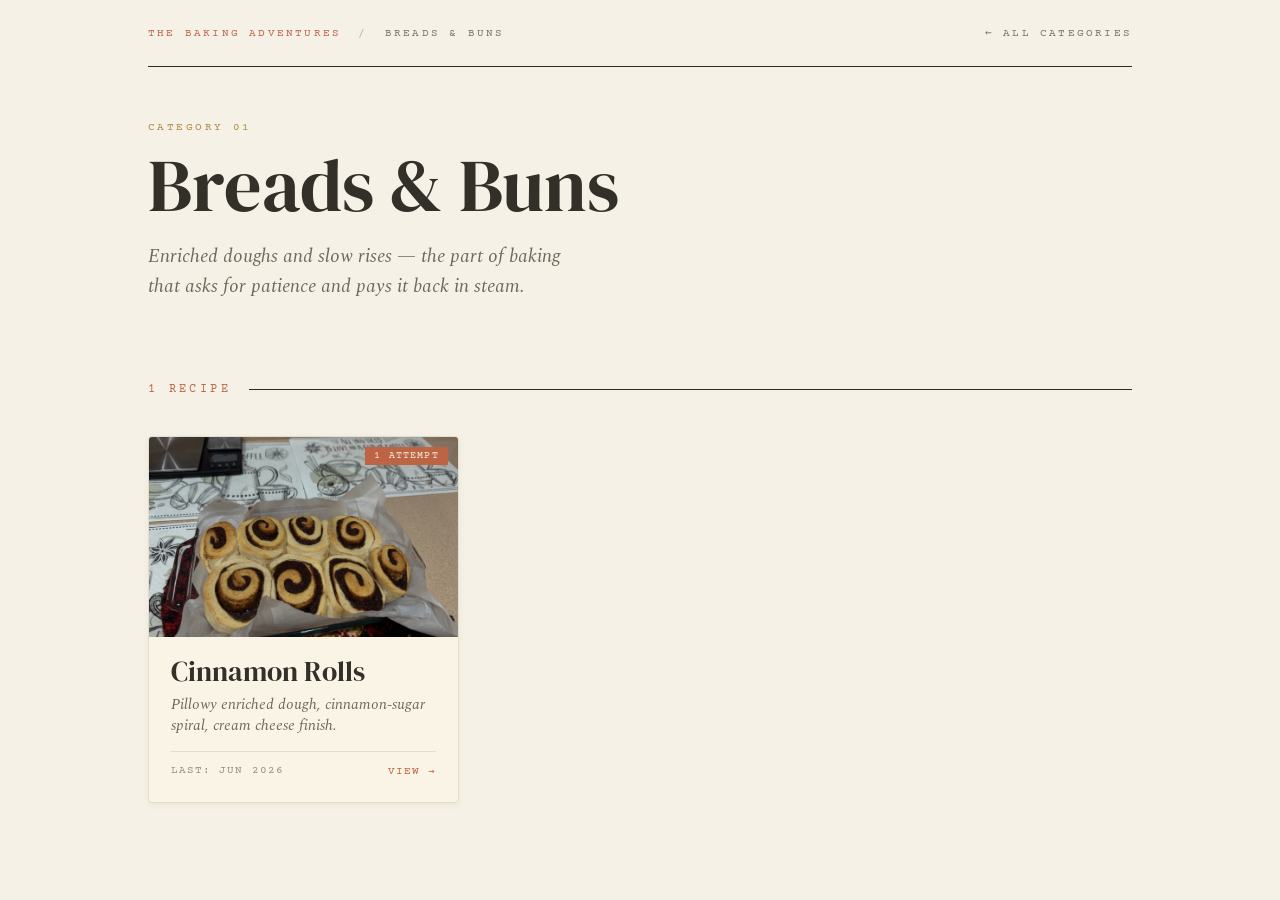
==== breads-and-buns/index.html @ d79e12d2 "landing page, categories" ====
<!doctype html>
<html lang="en">
<head>
  <meta charset="utf-8">
  <meta name="viewport" content="width=device-width, initial-scale=1">
  <title>Breads &amp; Buns | The Baking Adventures</title>
  <link rel="preconnect" href="https://fonts.googleapis.com">
  <link rel="preconnect" href="https://fonts.gstatic.com" crossorigin>
  <link href="https://fonts.googleapis.com/css2?family=DM+Serif+Display:ital@0;1&amp;family=Spectral:ital,wght@0,400;0,500;0,600;0,700;1,400;1,500&amp;family=Caveat:wght@500;600;700&amp;family=Courier+Prime&amp;display=swap" rel="stylesheet">
  <link rel="stylesheet" href="../styles.css">
  <script src="./cinnamon-rolls/attempts-data.js" defer></script>
  <script src="./index.js" defer></script>
</head>
<body>
  <div class="page-shell">
    <main class="page-content">
      <header class="top-bar">
        <span>
          <a class="brand" href="../index.html">The Baking Adventures</a>
          <span class="crumb-sep">/</span>
          Breads &amp; Buns
        </span>
        <a class="back-link" href="../index.html">&larr; All categories</a>
      </header>

      <section class="category-header">
        <div class="eyebrow">Category 01</div>
        <h1>Breads &amp; Buns</h1>
        <p class="intro">
          Enriched doughs and slow rises &mdash; the part of baking that asks for
          patience and pays it back in steam.
        </p>
      </section>

      <div class="rule-row" style="margin:24px 0 40px;">
        <span class="rule-text">1 recipe</span>
        <span class="rule"></span>
      </div>

      <div class="recipe-grid">
        <a class="recipe-card" href="cinnamon-rolls/index.html">
          <div class="thumb">
            <img src="cinnamon-rolls/attempt1/noIcing.jpeg" alt="Cinnamon rolls">
            <span class="pill-badge" id="cinnamon-rolls-attempt-count">0 attempts</span>
          </div>
          <div class="body">
            <h2>Cinnamon Rolls</h2>
            <p class="desc">Pillowy enriched dough, cinnamon-sugar spiral, cream cheese finish.</p>
            <div class="foot">
              <span>Last: Jun 2026</span>
              <span class="view">View &rarr;</span>
            </div>
          </div>
        </a>
      </div>
    </main>
  </div>
</body>
</html>
---- styles.css ----
:root {
  color: #33302a;
  background: #e8dfca;
  font-family: "Spectral", serif;
}

* {
  box-sizing: border-box;
}

body {
  margin: 0;
  background: #e8dfca;
}

button {
  color: inherit;
}

::selection {
  color: #f7eedd;
  background: #bd6444;
}

.page-shell {
  min-height: 100vh;
  padding-bottom: 90px;
  background: #f6f1e6;
}

.page-content {
  max-width: 1080px;
  margin: 0 auto;
  padding: 0 48px;
}

.top-bar {
  display: flex;
  align-items: center;
  justify-content: space-between;
  padding: 26px 0;
  border-bottom: 1.5px solid #2f2c26;
  color: #7a7363;
  font: 11px "Courier Prime", monospace;
  letter-spacing: 0.2em;
  text-transform: uppercase;
}

.brand,
.ingredient-group h3,
.reset-button,
.notes h2 {
  color: #bd6444;
}

.hero {
  display: flex;
  align-items: center;
  gap: 54px;
  padding: 52px 0 46px;
}

.hero-copy {
  flex: 1;
}

.eyebrow {
  margin-bottom: 16px;
  color: #a98b3f;
  font: 11px "Courier Prime", monospace;
  letter-spacing: 0.22em;
  text-transform: uppercase;
}

h1,
h2 {
  font-family: "DM Serif Display", serif;
  font-weight: 400;
}

h1 {
  margin: 0 0 22px;
  font-size: 74px;
  line-height: 0.95;
}

.intro {
  max-width: 42ch;
  margin: 0 0 28px;
  color: #6f6757;
  font-size: 19px;
  font-style: italic;
  line-height: 1.55;
}

.recipe-meta {
  display: flex;
  max-width: 430px;
  margin: 0;
  padding-top: 15px;
  border-top: 1.5px solid #2f2c26;
  color: #7a7363;
  font: 11.5px "Courier Prime", monospace;
  letter-spacing: 0.08em;
  text-transform: uppercase;
}

.recipe-meta div {
  flex: 1;
}

.recipe-meta dt {
  margin-bottom: 4px;
  color: #a98b3f;
}

.recipe-meta dd {
  margin: 0;
}

.hero-photo-wrap {
  position: relative;
  width: 360px;
  flex-shrink: 0;
  padding-top: 18px;
}

.photo-card {
  position: relative;
  margin: 0;
  background: #faf4e6;
  box-shadow: 0 6px 20px rgba(60, 40, 20, 0.18);
}

.hero-photo-card {
  padding: 12px 12px 16px;
  transform: rotate(2deg);
}

.tape {
  position: absolute;
  z-index: 2;
  top: -16px;
  left: 50%;
  width: 128px;
  height: 36px;
  transform: translateX(-50%) rotate(-3deg);
  border: 1px dashed rgba(255, 255, 255, 0.5);
  background: rgba(95, 107, 52, 0.42);
}

.hero-image,
.gallery-image {
  display: block;
  width: 100%;
  object-fit: cover;
  background: #eee5d2;
}

.hero-image {
  height: 330px;
}

.photo-card figcaption {
  margin-top: 8px;
  color: #7a7a3e;
  font: 23px "Caveat", cursive;
  text-align: center;
}

.recipe-layout {
  display: flex;
  align-items: flex-start;
  gap: 56px;
}

.ingredients {
  width: 380px;
  flex-shrink: 0;
}

.method {
  flex: 1;
  min-width: 0;
  padding-top: 4px;
}

.section-heading {
  display: flex;
  align-items: center;
  border-bottom: 1.5px solid #2f2c26;
  padding-bottom: 14px;
}

.ingredients-heading {
  align-items: flex-end;
  justify-content: space-between;
  gap: 12px;
  margin-bottom: 18px;
}

.method-heading {
  gap: 14px;
  margin-bottom: 8px;
}

.section-heading h2,
.gallery h2 {
  margin: 0;
  font-size: 30px;
  line-height: 1;
}

.scaler {
  display: flex;
  align-items: center;
  gap: 9px;
  padding: 5px 7px;
  border-radius: 999px;
  background: #efe9d8;
}

.scale-button {
  width: 26px;
  height: 26px;
  padding: 0;
  border: 0;
  border-radius: 50%;
  font: 18px/1 "Spectral", serif;
  cursor: pointer;
}

.scale-down {
  color: #5f6b34;
  background: #e2d9c2;
}

.scale-up {
  color: #f3efdf;
  background: #5f6b34;
}

.serving-count {
  min-width: 26px;
  font: 22px "DM Serif Display", serif;
  text-align: center;
}

.ingredient-controls {
  display: flex;
  align-items: center;
  justify-content: space-between;
  margin-bottom: 22px;
}

.unit-hint {
  margin: -10px 0 18px;
  color: #8f8673;
  font: 11px/1.4 "Courier Prime", monospace;
}

.unit-tabs {
  display: flex;
  gap: 22px;
}

.unit-tab,
.reset-button {
  border: 0;
  background: none;
  cursor: pointer;
}

.unit-tab {
  padding: 0 0 4px;
  border-bottom: 2px solid transparent;
  color: #b3a98f;
  font: 11.5px "Courier Prime", monospace;
  letter-spacing: 0.07em;
  text-transform: uppercase;
}

.unit-tab.is-active {
  border-bottom-color: #5f6b34;
  color: #5f6b34;
}

.reset-button {
  padding: 0;
  font: 18px "Caveat", cursive;
}

.ingredient-group {
  margin-bottom: 26px;
}

.ingredient-group h3 {
  margin: 0 0 10px;
  font: 25px "Caveat", cursive;
}

.ingredient-row {
  display: flex;
  width: 100%;
  align-items: baseline;
  justify-content: space-between;
  gap: 14px;
  padding: 8px 0;
  border: 0;
  border-bottom: 1px solid #e4ddca;
  color: inherit;
  background: transparent;
  font-family: inherit;
  font-size: 16px;
  text-align: left;
}

.ingredient-row.is-toggleable {
  cursor: pointer;
  transition: color 0.15s, background-color 0.15s;
}

.ingredient-row.is-toggleable:hover,
.ingredient-row.is-toggleable:focus-visible {
  color: #5f6b34;
  background: rgba(95, 107, 52, 0.06);
  outline: none;
}

.ingredient-amount {
  color: #7a7363;
  font-variant-numeric: tabular-nums;
  white-space: nowrap;
}

.progress-label {
  color: #9a9079;
  font: 11px "Courier Prime", monospace;
  letter-spacing: 0.08em;
  text-transform: uppercase;
}

.method-step {
  display: flex;
  width: 100%;
  align-items: flex-start;
  gap: 18px;
  padding: 18px 0;
  border: 0;
  border-bottom: 1px solid #e4ddca;
  background: transparent;
  font-family: inherit;
  text-align: left;
  cursor: pointer;
}

.step-badge {
  display: flex;
  width: 30px;
  height: 30px;
  flex-shrink: 0;
  align-items: center;
  justify-content: center;
  margin-top: 2px;
  border: 1.5px solid #cdc3a8;
  border-radius: 50%;
  color: #8a7457;
  font: 15px "DM Serif Display", serif;
}

.step-text {
  color: #33302a;
  font-size: 16.5px;
  line-height: 1.6;
}

.step-text strong {
  color: #24211d;
  font-weight: 700;
}

.method-step.is-complete .step-badge {
  border-color: #5f6b34;
  color: #f3efdf;
  background: #5f6b34;
}

.method-step.is-complete .step-text {
  color: #a59c88;
  text-decoration: line-through;
}

.gallery {
  margin-top: 40px;
}

.gallery h2 {
  margin-bottom: 20px;
}

.gallery-grid {
  display: flex;
  gap: 18px;
}

.gallery-card {
  flex: 1;
  padding: 9px 9px 12px;
  box-shadow: 0 4px 14px rgba(60, 40, 20, 0.14);
}

.gallery-card-left {
  transform: rotate(-1.5deg);
}

.gallery-card-center {
  margin-top: 10px;
  transform: rotate(1.5deg);
}

.gallery-card-right {
  transform: rotate(-1deg);
}

.gallery-image {
  height: 160px;
}

.gallery-card figcaption {
  margin-top: 5px;
  font-size: 18px;
}

.notes {
  margin-top: 40px;
  padding: 24px 28px;
  border-radius: 3px;
  background: #efe9d8;
}

.notes h2 {
  margin: 0 0 8px;
  font: 26px "Caveat", cursive;
}

.notes p {
  margin: 0;
  color: #6f6757;
  font-size: 16px;
  font-style: italic;
  line-height: 1.6;
}

@media (max-width: 860px) {
  .page-content {
    padding: 0 28px;
  }

  .hero,
  .recipe-layout {
    gap: 36px;
  }

  .hero-photo-wrap,
  .ingredients {
    width: 340px;
  }

  h1 {
    font-size: 62px;
  }
}

@media (max-width: 720px) {
  .top-bar {
    align-items: flex-start;
    gap: 16px;
  }

  .hero,
  .recipe-layout {
    flex-direction: column;
  }

  .hero-photo-wrap,
  .ingredients {
    width: 100%;
  }

  .hero-photo-wrap {
    max-width: 420px;
    align-self: center;
  }

  .method {
    width: 100%;
  }
}

@media (max-width: 480px) {
  .page-content {
    padding: 0 20px;
  }

  .top-bar {
    flex-direction: column;
  }

  h1 {
    font-size: 54px;
  }

  .gallery-grid {
    flex-direction: column;
  }

  .gallery-card {
    width: min(90%, 320px);
    align-self: center;
  }
}
/* 
   Navigation & gallery pages (home, category, attempts landing)
   Shared by index.html, breads-and-buns/index.html and each
   recipe's attempts landing (cinnamon-rolls/index.html)
 */

h3 {
  font-family: "DM Serif Display", serif;
  font-weight: 400;
}

a {
  color: inherit;
  text-decoration: none;
}

.top-bar a {
  color: inherit;
}

.top-bar .brand {
  color: #bd6444;
}

.top-bar .back-link {
  color: #7a7363;
}

.crumb-sep {
  margin: 0 8px;
  color: #c9b08c;
}

.rule {
  flex: 1;
  height: 1.5px;
  background: #2f2c26;
}

.rule-row {
  display: flex;
  align-items: center;
  gap: 18px;
  margin: 30px 0 44px;
}

.rule-text {
  color: #bd6444;
  font: 12px "Courier Prime", monospace;
  letter-spacing: 0.28em;
  text-transform: uppercase;
}

/* ---------- Home masthead + category grid ---------- */
.masthead {
  padding: 70px 0 30px;
  text-align: center;
}

.masthead .kicker {
  margin-bottom: 6px;
  transform: rotate(-1.5deg);
  color: #a98b3f;
  font: 30px "Caveat", cursive;
}

.masthead h1 {
  margin: 0 0 22px;
  font-size: 96px;
  line-height: 0.92;
}

.masthead .lede {
  max-width: 54ch;
  margin: 0 auto;
  color: #6f6757;
  font-size: 20px;
  font-style: italic;
  line-height: 1.5;
}

.category-grid {
  display: grid;
  grid-template-columns: 1fr 1fr;
  gap: 26px;
}

.category-card {
  display: flex;
  gap: 22px;
  padding: 18px;
  border: 1px solid #e4ddca;
  border-radius: 4px;
  background: #faf4e6;
  box-shadow: 0 2px 6px rgba(60, 40, 20, 0.06);
  transition: transform 0.15s ease, box-shadow 0.15s ease;
}

a.category-card:hover {
  transform: translateY(-3px);
  box-shadow: 0 10px 24px rgba(60, 40, 20, 0.14);
}

.category-card.is-empty {
  border: 1px dashed #d8cdb2;
  background: #f1ecdd;
  box-shadow: none;
}

.category-cover {
  position: relative;
  width: 128px;
  height: 128px;
  flex-shrink: 0;
  overflow: hidden;
  border-radius: 3px;
}

.category-cover img {
  display: block;
  width: 100%;
  height: 100%;
  object-fit: cover;
}

.category-cover.is-pattern {
  display: flex;
  align-items: center;
  justify-content: center;
  color: #b3a17f;
  font: 9px "Courier Prime", monospace;
  letter-spacing: 0.14em;
  text-transform: uppercase;
  background: repeating-linear-gradient(45deg, #e7ddc6, #e7ddc6 10px, #ede4ce 10px, #ede4ce 20px);
}

.cover-num {
  position: absolute;
  left: 8px;
  top: 8px;
  padding: 4px 8px;
  color: #f3efdf;
  font: 9px "Courier Prime", monospace;
  letter-spacing: 0.14em;
  text-transform: uppercase;
  background: #5f6b34;
}

.category-card .card-body {
  display: flex;
  flex: 1;
  flex-direction: column;
  justify-content: center;
}

.category-card .meta {
  margin-bottom: 8px;
  color: #a98b3f;
  font: 10.5px "Courier Prime", monospace;
  letter-spacing: 0.16em;
  text-transform: uppercase;
}

.category-card h2 {
  margin: 0 0 8px;
  font-size: 32px;
  line-height: 1;
}

.category-card .desc {
  margin: 0 0 12px;
  color: #6f6757;
  font-size: 15px;
  font-style: italic;
  line-height: 1.4;
}

.category-card .go {
  color: #bd6444;
  font: 11px "Courier Prime", monospace;
  letter-spacing: 0.1em;
  text-transform: uppercase;
}

.category-card.is-empty .meta {
  color: #b3a17f;
}

.category-card.is-empty h2 {
  color: #8c8470;
}

.category-card.is-empty .desc {
  color: #9a9079;
}

/* ---------- Category page (recipe list) ---------- */
.category-header {
  padding: 54px 0 30px;
}

.recipe-grid {
  display: grid;
  grid-template-columns: 1fr 1fr 1fr;
  gap: 26px;
  align-items: start;
}

.recipe-card {
  display: block;
  overflow: hidden;
  border: 1px solid #e4ddca;
  border-radius: 4px;
  background: #faf4e6;
  box-shadow: 0 2px 6px rgba(60, 40, 20, 0.06);
  transition: transform 0.15s ease, box-shadow 0.15s ease;
}

.recipe-card:hover {
  transform: translateY(-4px);
  box-shadow: 0 12px 26px rgba(60, 40, 20, 0.16);
}

.recipe-card .thumb {
  position: relative;
  height: 200px;
}

.recipe-card .thumb img {
  display: block;
  width: 100%;
  height: 100%;
  object-fit: cover;
}

.pill-badge {
  position: absolute;
  right: 10px;
  top: 10px;
  padding: 4px 9px;
  color: #f7eedd;
  font: 9.5px "Courier Prime", monospace;
  letter-spacing: 0.12em;
  text-transform: uppercase;
  background: #bd6444;
}

.recipe-card .body {
  padding: 20px 22px 24px;
}

.recipe-card h2 {
  margin: 0 0 8px;
  font-size: 28px;
  line-height: 1.02;
}

.recipe-card .desc {
  margin: 0 0 14px;
  color: #6f6757;
  font-size: 15px;
  font-style: italic;
  line-height: 1.45;
}

.recipe-card .foot {
  display: flex;
  align-items: center;
  justify-content: space-between;
  padding-top: 12px;
  border-top: 1px solid #e4ddca;
  font: 10.5px "Courier Prime", monospace;
  letter-spacing: 0.1em;
  text-transform: uppercase;
  color: #9a9079;
}

.recipe-card .foot .view {
  color: #bd6444;
}

.add-card {
  display: flex;
  min-height: 300px;
  flex-direction: column;
  align-items: center;
  justify-content: center;
  padding: 24px;
  border: 1px dashed #d8cdb2;
  border-radius: 4px;
  text-align: center;
  background: #f1ecdd;
}

.add-card .plus {
  margin-bottom: 12px;
  color: #cdc0a3;
  font: 40px "DM Serif Display", serif;
  line-height: 1;
}

.add-card .scrawl {
  color: #a98b3f;
  font: 22px "Caveat", cursive;
  line-height: 1.2;
}

/* ---------- Attempts landing (most recent + gallery) ---------- */
.attempts-header {
  display: flex;
  align-items: flex-end;
  justify-content: space-between;
  gap: 30px;
  padding: 52px 0 30px;
}

.attempts-header h1 {
  margin: 0;
}

.open-recipe {
  flex-shrink: 0;
  padding: 14px 22px;
  border-radius: 999px;
  color: #f7eedd;
  font: 11px "Courier Prime", monospace;
  letter-spacing: 0.1em;
  text-transform: uppercase;
  text-align: center;
  line-height: 1.5;
  background: #bd6444;
  transition: background 0.15s ease;
}

.open-recipe:hover {
  background: #a85436;
}

.open-recipe small {
  display: block;
  font-size: 9px;
  letter-spacing: 0.14em;
  opacity: 0.8;
}

.section-label-row {
  display: flex;
  align-items: center;
  gap: 16px;
  margin: 30px 0 26px;
}

.section-label-row.spaced {
  margin: 54px 0 26px;
}

.section-label {
  color: #bd6444;
  font: 12px "Courier Prime", monospace;
  letter-spacing: 0.22em;
  text-transform: uppercase;
  white-space: nowrap;
}

.featured {
  display: flex;
  align-items: stretch;
  gap: 40px;
  padding: 26px;
  border: 1px solid #e4ddca;
  border-radius: 4px;
  background: #faf4e6;
  box-shadow: 0 3px 10px rgba(60, 40, 20, 0.08);
  transition: transform 0.15s ease, box-shadow 0.15s ease;
}

.featured:hover {
  transform: translateY(-3px);
  box-shadow: 0 14px 30px rgba(60, 40, 20, 0.16);
}

.featured-photo {
  position: relative;
  width: 440px;
  flex-shrink: 0;
  padding-top: 14px;
}

.photo-card.is-white {
  padding: 11px 11px 14px;
  background: #fff;
}

.featured-photo .photo-card {
  transform: rotate(-1.5deg);
}

.featured-photo .tape {
  transform: translateX(-50%) rotate(2deg);
  width: 130px;
  height: 34px;
  background: rgba(95, 107, 52, 0.4);
}

.featured-photo img {
  display: block;
  width: 100%;
  height: 300px;
  object-fit: cover;
}

.featured .details {
  display: flex;
  flex: 1;
  flex-direction: column;
  justify-content: center;
}

.attempt-stamp {
  display: flex;
  align-items: center;
  gap: 12px;
  margin-bottom: 14px;
}

.attempt-badge {
  display: flex;
  width: 46px;
  height: 46px;
  align-items: center;
  justify-content: center;
  border-radius: 50%;
  color: #f3efdf;
  font: 22px "DM Serif Display", serif;
  background: #5f6b34;
}

.attempt-stamp .when-label {
  color: #9a9079;
  font: 10.5px "Courier Prime", monospace;
  letter-spacing: 0.14em;
  text-transform: uppercase;
}

.attempt-stamp .when-date {
  font: 22px "DM Serif Display", serif;
  line-height: 1;
}

.stars {
  color: #c99a3f;
  font: 13px "Courier Prime", monospace;
  letter-spacing: 0.14em;
}

.featured .rating-line {
  margin-bottom: 16px;
}

.featured .rating-line .tag {
  color: #9a9079;
  letter-spacing: 0.06em;
}

.featured .featured-note {
  max-width: 42ch;
  margin: 0 0 20px;
  color: #6f6757;
  font-size: 17px;
  font-style: italic;
  line-height: 1.6;
}

.featured .open-link {
  color: #bd6444;
  font: 11px "Courier Prime", monospace;
  letter-spacing: 0.1em;
  text-transform: uppercase;
}

/* sort control */
.sort-control {
  position: relative;
}

.sort-button {
  display: flex;
  align-items: center;
  gap: 10px;
  padding: 9px 16px;
  border: 1.5px solid #2f2c26;
  border-radius: 999px;
  background: #faf4e6;
  cursor: pointer;
  font: 11px "Courier Prime", monospace;
  letter-spacing: 0.1em;
  text-transform: uppercase;
  color: #33302a;
}

.sort-button .lbl-key {
  color: #a98b3f;
}

.sort-button .caret {
  color: #bd6444;
  font-size: 9px;
}

.sort-menu {
  position: absolute;
  right: 0;
  top: 46px;
  z-index: 20;
  min-width: 190px;
  overflow: hidden;
  border: 1.5px solid #2f2c26;
  border-radius: 6px;
  background: #faf4e6;
  box-shadow: 0 12px 30px rgba(60, 40, 20, 0.2);
}

.sort-menu[hidden] {
  display: none;
}

.sort-option {
  display: flex;
  width: 100%;
  align-items: center;
  justify-content: space-between;
  padding: 12px 16px;
  border: 0;
  border-bottom: 1px solid #ece3cf;
  background: transparent;
  cursor: pointer;
  font: 15px "Spectral", serif;
  text-align: left;
  color: #33302a;
}

.sort-option:last-child {
  border-bottom: 0;
}

.sort-option.is-active {
  color: #bd6444;
  background: #efe9d8;
}

.sort-option .tick {
  color: #bd6444;
  font: 11px "Courier Prime", monospace;
}

.sort-backdrop {
  position: fixed;
  inset: 0;
  z-index: 10;
}

.sort-backdrop[hidden] {
  display: none;
}

/* attempt gallery grid */
.attempt-grid {
  display: grid;
  grid-template-columns: 1fr 1fr 1fr;
  gap: 24px;
  align-items: start;
}

.attempt-card {
  display: block;
  overflow: hidden;
  border: 1px solid #e4ddca;
  border-radius: 4px;
  background: #faf4e6;
  box-shadow: 0 2px 6px rgba(60, 40, 20, 0.06);
  transition: transform 0.15s ease, box-shadow 0.15s ease;
}

.attempt-card:hover {
  transform: translateY(-4px);
  box-shadow: 0 12px 26px rgba(60, 40, 20, 0.16);
}

.attempt-card .thumb {
  position: relative;
  height: 180px;
}

.attempt-card .thumb img {
  display: block;
  width: 100%;
  height: 180px;
  object-fit: cover;
}

.attempt-card .latest {
  position: absolute;
  left: 10px;
  top: 10px;
  padding: 4px 9px;
  color: #f3efdf;
  font: 9.5px "Courier Prime", monospace;
  letter-spacing: 0.12em;
  text-transform: uppercase;
  background: #5f6b34;
}

.attempt-card .body {
  padding: 16px 18px 20px;
}

.attempt-card .body-top {
  display: flex;
  align-items: baseline;
  justify-content: space-between;
  margin-bottom: 6px;
}

.attempt-card h3 {
  margin: 0;
  font-size: 22px;
}

.attempt-card .when {
  margin-bottom: 10px;
  color: #9a9079;
  font: 10px "Courier Prime", monospace;
  letter-spacing: 0.12em;
  text-transform: uppercase;
}

.attempt-card .note {
  margin: 0;
  color: #6f6757;
  font-size: 14.5px;
  font-style: italic;
  line-height: 1.45;
}

/* static "no photo yet" placeholder (coder-controlled, not uploadable) */
.no-photo {
  display: flex;
  height: 100%;
  flex-direction: column;
  align-items: center;
  justify-content: center;
  gap: 8px;
  color: #a8916f;
  text-align: center;
  background: repeating-linear-gradient(45deg, #e7ddc6, #e7ddc6 10px, #ede4ce 10px, #ede4ce 20px);
}

.no-photo .np-icon {
  font: 26px "DM Serif Display", serif;
  opacity: 0.55;
}

.no-photo span {
  font: 11px "Courier Prime", monospace;
  letter-spacing: 0.08em;
  text-transform: uppercase;
}

/* ---------- Recipe detail: per-attempt header bits ---------- */
.attempt-tag {
  display: flex;
  align-items: center;
  gap: 11px;
  margin-bottom: 16px;
  flex-wrap: wrap;
}

.attempt-tag .cat {
  color: #a98b3f;
  font: 11px "Courier Prime", monospace;
  letter-spacing: 0.22em;
  text-transform: uppercase;
}

.attempt-tag .dot {
  width: 5px;
  height: 5px;
  border-radius: 50%;
  background: #d6c2a0;
}

.attempt-tag .which {
  color: #5f6b34;
  font: 11px "Courier Prime", monospace;
  letter-spacing: 0.14em;
  text-transform: uppercase;
}

.attempt-tag .stars {
  font-size: 13px;
}

.attempt-switcher {
  display: flex;
  align-items: center;
  gap: 8px;
  margin-top: 22px;
  flex-wrap: wrap;
}

.attempt-switcher .label {
  margin-right: 2px;
  color: #a98b3f;
  font: 19px "Caveat", cursive;
}

.attempt-pill {
  padding: 6px 13px;
  border: 1.5px solid #d9c7a8;
  border-radius: 999px;
  color: #7a7363;
  font: 11px "Courier Prime", monospace;
  letter-spacing: 0.08em;
  text-transform: uppercase;
}

.attempt-pill.is-active {
  border-color: #5f6b34;
  color: #f3efdf;
  background: #5f6b34;
}

.hero-photo-wrap .no-photo {
  height: 330px;
}

@media (max-width: 860px) {
  .featured-photo {
    width: 380px;
  }
}

@media (max-width: 720px) {
  .category-grid,
  .recipe-grid,
  .attempt-grid {
    grid-template-columns: 1fr;
  }

  .attempts-header,
  .featured {
    flex-direction: column;
    align-items: flex-start;
  }

  .featured-photo {
    width: 100%;
  }

  .masthead h1 {
    font-size: 68px;
  }
}
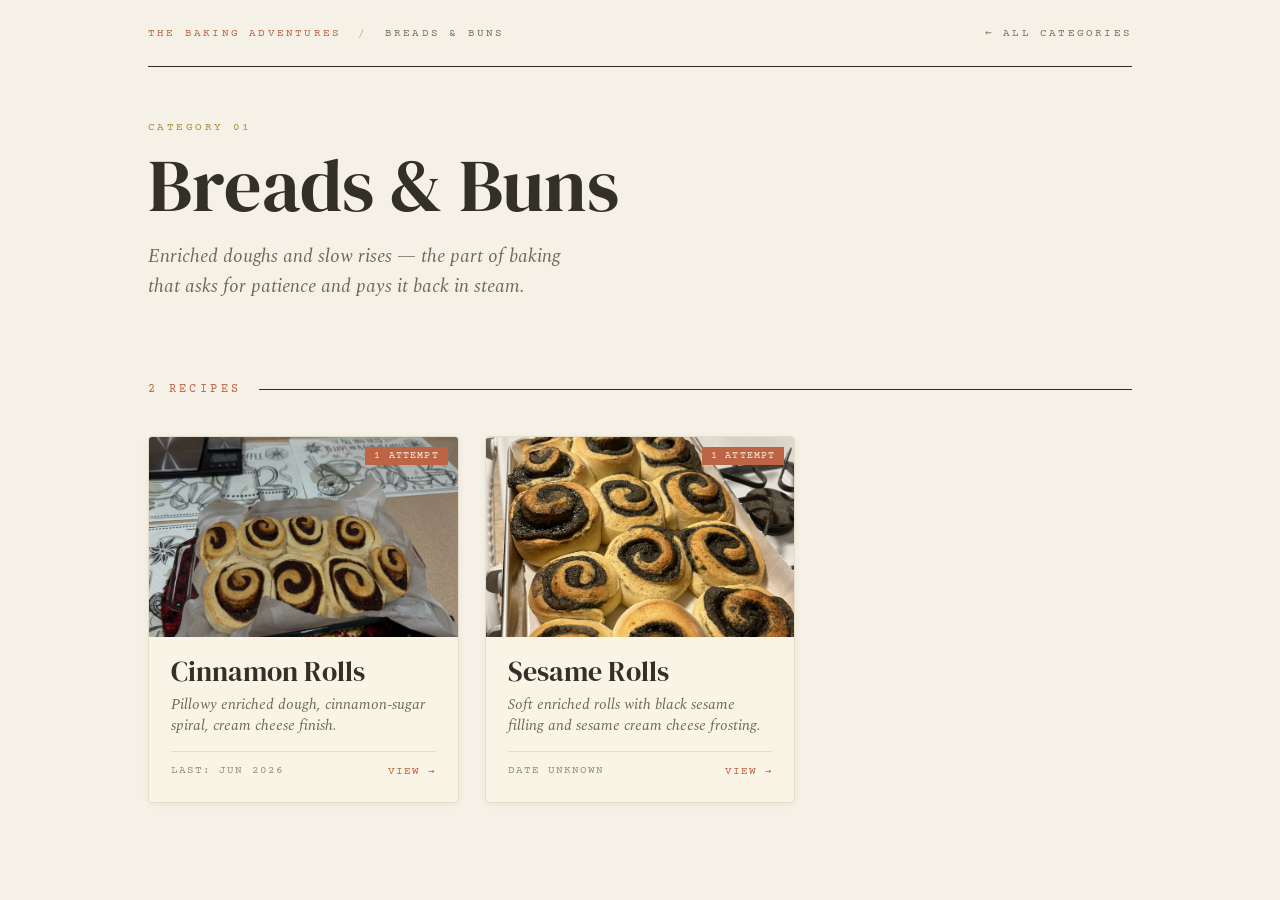
==== commit d2ac9458: "sesame roll recipe" ====
--- a/breads-and-buns/index.html
+++ b/breads-and-buns/index.html
@@ -3,12 +3,14 @@
 <head>
   <meta charset="utf-8">
   <meta name="viewport" content="width=device-width, initial-scale=1">
+  <link rel="icon" type="image/png" href="../icon.png">
   <title>Breads &amp; Buns | The Baking Adventures</title>
   <link rel="preconnect" href="https://fonts.googleapis.com">
   <link rel="preconnect" href="https://fonts.gstatic.com" crossorigin>
   <link href="https://fonts.googleapis.com/css2?family=DM+Serif+Display:ital@0;1&amp;family=Spectral:ital,wght@0,400;0,500;0,600;0,700;1,400;1,500&amp;family=Caveat:wght@500;600;700&amp;family=Courier+Prime&amp;display=swap" rel="stylesheet">
   <link rel="stylesheet" href="../styles.css">
   <script src="./cinnamon-rolls/attempts-data.js" defer></script>
+  <script src="./sesame-rolls/attempts-data.js" defer></script>
   <script src="./index.js" defer></script>
 </head>
 <body>
@@ -33,7 +35,7 @@
       </section>
 
       <div class="rule-row" style="margin:24px 0 40px;">
-        <span class="rule-text">1 recipe</span>
+        <span class="rule-text">2 recipes</span>
         <span class="rule"></span>
       </div>
 
@@ -52,6 +54,21 @@
             </div>
           </div>
         </a>
+
+        <a class="recipe-card" href="sesame-rolls/index.html">
+          <div class="thumb">
+            <img src="sesame-rolls/archive1/baked.jpeg" alt="Sesame rolls">
+            <span class="pill-badge" id="sesame-rolls-attempt-count">0 attempts</span>
+          </div>
+          <div class="body">
+            <h2>Sesame Rolls</h2>
+            <p class="desc">Soft enriched rolls with black sesame filling and sesame cream cheese frosting.</p>
+            <div class="foot">
+              <span>Date unknown</span>
+              <span class="view">View &rarr;</span>
+            </div>
+          </div>
+        </a>
       </div>
     </main>
   </div>
--- a/styles.css
+++ b/styles.css
@@ -288,6 +288,10 @@
 .reset-button {
   padding: 0;
   font: 18px "Caveat", cursive;
+}
+
+.link {
+  text-decoration: underline;
 }
 
 .ingredient-group {
@@ -403,6 +407,20 @@
   gap: 18px;
 }
 
+.gallery-grid-vertical {
+  flex-direction: column;
+}
+
+.gallery-grid-vertical .gallery-card {
+  width: 100%;
+  flex: none;
+}
+
+.gallery-grid-vertical .gallery-image {
+  height: auto;
+  object-fit: contain;
+}
+
 .gallery-card {
   flex: 1;
   padding: 9px 9px 12px;
@@ -1281,4 +1299,4 @@
   .masthead h1 {
     font-size: 68px;
   }
-}+}
